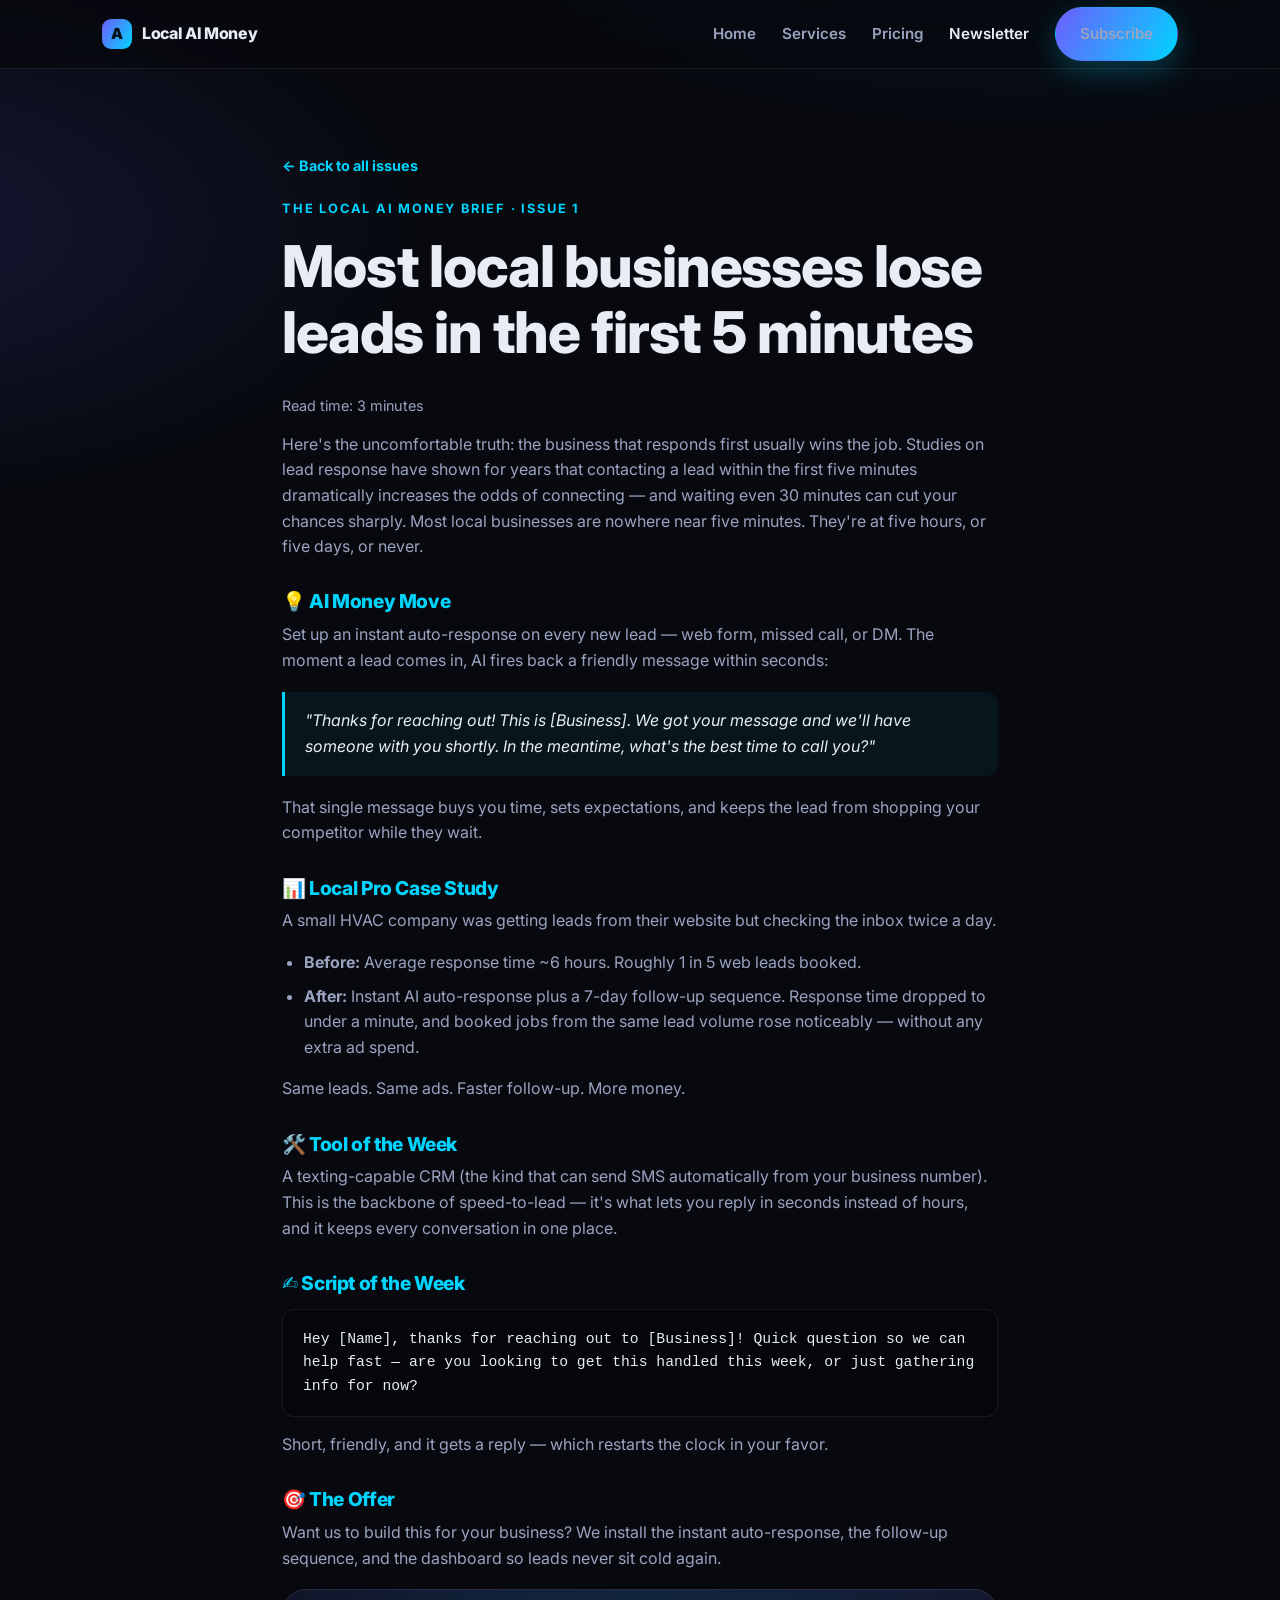
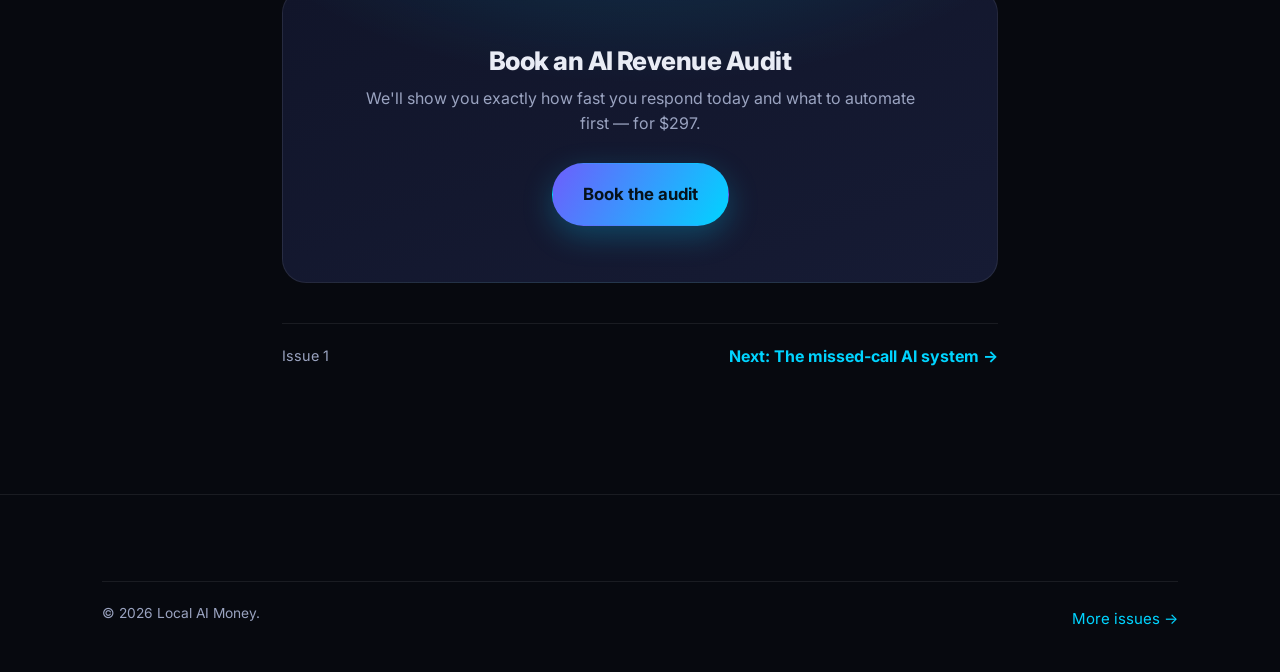
==== issue-1.html @ 8989bd46 "Add files via upload" ====
<!DOCTYPE html>
<html lang="en">
<head>
  <meta charset="UTF-8" />
  <meta name="viewport" content="width=device-width, initial-scale=1.0" />
  <title>Issue 1 — Most local businesses lose leads in the first 5 minutes</title>
  <meta name="description" content="Why speed-to-lead is the cheapest sales upgrade you can make — and how to automate it. The Local AI Money Brief, Issue 1." />
  <link rel="preconnect" href="https://fonts.googleapis.com" />
  <link rel="preconnect" href="https://fonts.gstatic.com" crossorigin />
  <link href="https://fonts.googleapis.com/css2?family=Inter:wght@400;600;700;800;900&display=swap" rel="stylesheet" />
  <link rel="stylesheet" href="styles.css" />
  <link rel="icon" href="data:image/svg+xml,<svg xmlns='http://www.w3.org/2000/svg' viewBox='0 0 100 100'><rect width='100' height='100' rx='22' fill='%236d5efc'/><text x='50' y='68' font-size='58' text-anchor='middle' fill='%2306121a' font-family='Arial' font-weight='bold'>A</text></svg>" />
</head>
<body>

  <header class="nav">
    <div class="container nav__inner">
      <a class="brand" href="index.html"><span class="brand__mark">A</span><span>Local AI Money</span></a>
      <nav class="nav__links" id="navlinks">
        <a href="index.html">Home</a>
        <a href="services.html">Services</a>
        <a href="pricing.html">Pricing</a>
        <a href="newsletter.html" class="active">Newsletter</a>
        <a class="btn btn--primary" href="newsletter.html#subscribe">Subscribe</a>
      </nav>
      <button class="nav__toggle" aria-label="Menu" aria-expanded="false">&#9776;</button>
    </div>
  </header>

  <article class="section">
    <div class="container article">
      <a href="newsletter.html" style="color:var(--brand-2);font-weight:700;font-size:.9rem;">← Back to all issues</a>
      <span class="eyebrow" style="display:block;margin-top:20px;">The Local AI Money Brief · Issue 1</span>
      <h1>Most local businesses lose leads in the first 5 minutes</h1>
      <p class="kicker">Read time: 3 minutes</p>

      <p>Here's the uncomfortable truth: the business that responds first usually wins the job. Studies on lead response have shown for years that contacting a lead within the first five minutes dramatically increases the odds of connecting — and waiting even 30 minutes can cut your chances sharply. Most local businesses are nowhere near five minutes. They're at five hours, or five days, or never.</p>

      <h3>💡 AI Money Move</h3>
      <p>Set up an instant auto-response on every new lead — web form, missed call, or DM. The moment a lead comes in, AI fires back a friendly message within seconds:</p>
      <blockquote>"Thanks for reaching out! This is [Business]. We got your message and we'll have someone with you shortly. In the meantime, what's the best time to call you?"</blockquote>
      <p>That single message buys you time, sets expectations, and keeps the lead from shopping your competitor while they wait.</p>

      <h3>📊 Local Pro Case Study</h3>
      <p>A small HVAC company was getting leads from their website but checking the inbox twice a day.</p>
      <ul>
        <li><strong>Before:</strong> Average response time ~6 hours. Roughly 1 in 5 web leads booked.</li>
        <li><strong>After:</strong> Instant AI auto-response plus a 7-day follow-up sequence. Response time dropped to under a minute, and booked jobs from the same lead volume rose noticeably — without any extra ad spend.</li>
      </ul>
      <p>Same leads. Same ads. Faster follow-up. More money.</p>

      <h3>🛠️ Tool of the Week</h3>
      <p>A texting-capable CRM (the kind that can send SMS automatically from your business number). This is the backbone of speed-to-lead — it's what lets you reply in seconds instead of hours, and it keeps every conversation in one place.</p>

      <h3>✍️ Script of the Week</h3>
      <div class="script-box">Hey [Name], thanks for reaching out to [Business]! Quick question so we can help fast — are you looking to get this handled this week, or just gathering info for now?</div>
      <p>Short, friendly, and it gets a reply — which restarts the clock in your favor.</p>

      <h3>🎯 The Offer</h3>
      <p>Want us to build this for your business? We install the instant auto-response, the follow-up sequence, and the dashboard so leads never sit cold again.</p>
      <div class="cta-band reveal" style="margin-top:18px;">
        <h2 style="font-size:1.6rem;">Book an AI Revenue Audit</h2>
        <p>We'll show you exactly how fast you respond today and what to automate first — for $297.</p>
        <div class="hero__cta">
          <a class="btn btn--primary btn--lg" href="mailto:600589mbm@gmail.com?subject=AI%20Revenue%20Audit%20(from%20Issue%201)">Book the audit</a>
        </div>
      </div>

      <div style="display:flex;justify-content:space-between;margin-top:40px;border-top:1px solid var(--line);padding-top:20px;">
        <span class="kicker">Issue 1</span>
        <a href="issue-2.html" style="color:var(--brand-2);font-weight:700;">Next: The missed-call AI system →</a>
      </div>
    </div>
  </article>

  <footer class="footer">
    <div class="container">
      <div class="footer__bottom">
        <span>&copy; <span data-year>2026</span> Local AI Money.</span>
        <a href="newsletter.html" style="color:var(--brand-2);">More issues →</a>
      </div>
    </div>
  </footer>

  <script src="script.js"></script>
</body>
</html>
---- styles.css ----
/* ===========================================================
   Local AI Money — shared styles
   Bold & modern: dark base, electric gradients
   =========================================================== */

:root {
  --bg: #07090f;
  --bg-2: #0c1020;
  --panel: #11152a;
  --panel-2: #161b34;
  --text: #e9ecf5;
  --muted: #9aa3c0;
  --line: rgba(255, 255, 255, 0.08);
  --brand: #6d5efc;
  --brand-2: #00d4ff;
  --accent: #19e08a;
  --warn: #ffb020;
  --grad: linear-gradient(120deg, #6d5efc 0%, #00d4ff 100%);
  --grad-soft: linear-gradient(120deg, rgba(109,94,252,0.18), rgba(0,212,255,0.18));
  --radius: 16px;
  --shadow: 0 20px 60px rgba(0, 0, 0, 0.45);
  --maxw: 1120px;
  --font: "Inter", system-ui, -apple-system, "Segoe UI", Roboto, Helvetica, Arial, sans-serif;
}

* { box-sizing: border-box; }

html { scroll-behavior: smooth; }

body {
  margin: 0;
  font-family: var(--font);
  background:
    radial-gradient(1200px 600px at 80% -10%, rgba(0,212,255,0.10), transparent 60%),
    radial-gradient(1000px 500px at -10% 10%, rgba(109,94,252,0.16), transparent 55%),
    var(--bg);
  color: var(--text);
  line-height: 1.6;
  -webkit-font-smoothing: antialiased;
}

a { color: inherit; text-decoration: none; }
img { max-width: 100%; display: block; }

.container {
  width: 100%;
  max-width: var(--maxw);
  margin: 0 auto;
  padding: 0 22px;
}

.section { padding: 84px 0; }
.section--tight { padding: 56px 0; }

h1, h2, h3 { line-height: 1.15; margin: 0 0 .5em; font-weight: 800; letter-spacing: -0.02em; }
h1 { font-size: clamp(2.2rem, 5vw, 3.6rem); }
h2 { font-size: clamp(1.7rem, 3.4vw, 2.6rem); }
h3 { font-size: 1.2rem; }
p { margin: 0 0 1em; color: var(--muted); }

.gradient-text {
  background: var(--grad);
  -webkit-background-clip: text;
  background-clip: text;
  color: transparent;
}

.eyebrow {
  display: inline-block;
  font-size: .8rem;
  font-weight: 700;
  letter-spacing: .14em;
  text-transform: uppercase;
  color: var(--brand-2);
  margin-bottom: 14px;
}

.lead { font-size: 1.15rem; color: var(--muted); max-width: 620px; }

/* ---------- Buttons ---------- */
.btn {
  display: inline-flex;
  align-items: center;
  gap: 8px;
  padding: 14px 24px;
  border-radius: 999px;
  font-weight: 700;
  font-size: .98rem;
  border: 1px solid transparent;
  cursor: pointer;
  transition: transform .15s ease, box-shadow .15s ease, background .15s ease;
  white-space: nowrap;
}
.btn--primary {
  background: var(--grad);
  color: #06121a;
  box-shadow: 0 10px 30px rgba(0, 212, 255, 0.25);
}
.btn--primary:hover { transform: translateY(-2px); box-shadow: 0 16px 40px rgba(0,212,255,0.35); }
.btn--ghost {
  background: rgba(255,255,255,0.03);
  border-color: var(--line);
  color: var(--text);
}
.btn--ghost:hover { border-color: var(--brand-2); transform: translateY(-2px); }
.btn--lg { padding: 17px 30px; font-size: 1.05rem; }

/* ---------- Nav ---------- */
.nav {
  position: sticky;
  top: 0;
  z-index: 50;
  backdrop-filter: blur(14px);
  background: rgba(7, 9, 15, 0.72);
  border-bottom: 1px solid var(--line);
}
.nav__inner {
  display: flex;
  align-items: center;
  justify-content: space-between;
  height: 68px;
}
.brand { display: flex; align-items: center; gap: 10px; font-weight: 800; letter-spacing: -.02em; }
.brand__mark {
  width: 30px; height: 30px; border-radius: 9px;
  background: var(--grad);
  display: grid; place-items: center;
  color: #06121a; font-weight: 900; font-size: .95rem;
}
.nav__links { display: flex; align-items: center; gap: 26px; }
.nav__links a { color: var(--muted); font-weight: 600; font-size: .95rem; }
.nav__links a:hover, .nav__links a.active { color: var(--text); }
.nav__toggle { display: none; background: none; border: 0; color: var(--text); font-size: 1.5rem; cursor: pointer; }

/* ---------- Hero ---------- */
.hero { padding: 86px 0 64px; }
.hero__grid {
  display: grid;
  grid-template-columns: 1.1fr .9fr;
  gap: 48px;
  align-items: center;
}
.badge-row { display: flex; flex-wrap: wrap; gap: 10px; margin: 22px 0 28px; }
.badge {
  font-size: .82rem; font-weight: 600; color: var(--text);
  padding: 7px 13px; border-radius: 999px;
  background: var(--grad-soft); border: 1px solid var(--line);
}
.hero__cta { display: flex; flex-wrap: wrap; gap: 14px; margin-top: 8px; }
.hero__note { margin-top: 16px; font-size: .9rem; color: var(--muted); }

/* glowing dashboard card */
.glasscard {
  background: linear-gradient(160deg, var(--panel), var(--panel-2));
  border: 1px solid var(--line);
  border-radius: 20px;
  padding: 22px;
  box-shadow: var(--shadow);
}
.stat-line { display: flex; align-items: center; justify-content: space-between; padding: 13px 0; border-bottom: 1px dashed var(--line); }
.stat-line:last-child { border-bottom: 0; }
.stat-line small { color: var(--muted); }
.pill { font-size: .78rem; font-weight: 700; padding: 4px 10px; border-radius: 999px; }
.pill--good { background: rgba(25,224,138,.15); color: var(--accent); }
.pill--bad { background: rgba(255,80,80,.15); color: #ff7a7a; }

/* ---------- Generic cards / grid ---------- */
.grid { display: grid; gap: 20px; }
.grid-2 { grid-template-columns: repeat(2, 1fr); }
.grid-3 { grid-template-columns: repeat(3, 1fr); }
.grid-4 { grid-template-columns: repeat(4, 1fr); }

.card {
  background: linear-gradient(160deg, var(--panel), var(--panel-2));
  border: 1px solid var(--line);
  border-radius: var(--radius);
  padding: 26px;
  transition: transform .18s ease, border-color .18s ease;
}
.card:hover { transform: translateY(-4px); border-color: rgba(0,212,255,.4); }
.card .ico {
  width: 46px; height: 46px; border-radius: 12px;
  display: grid; place-items: center; font-size: 1.4rem;
  background: var(--grad-soft); border: 1px solid var(--line);
  margin-bottom: 16px;
}
.card h3 { margin-bottom: .35em; }
.card p { margin: 0; font-size: .96rem; }

.section-head { max-width: 720px; margin: 0 auto 48px; text-align: center; }
.section-head p { margin: 0 auto; }

/* ---------- Table ---------- */
.table-wrap { overflow-x: auto; border: 1px solid var(--line); border-radius: var(--radius); }
table.svc { width: 100%; border-collapse: collapse; min-width: 640px; }
table.svc th, table.svc td { text-align: left; padding: 16px 20px; border-bottom: 1px solid var(--line); }
table.svc thead th { background: var(--panel-2); color: var(--text); font-size: .8rem; letter-spacing: .08em; text-transform: uppercase; }
table.svc tbody tr:hover { background: rgba(255,255,255,0.02); }
table.svc td:first-child { font-weight: 700; color: var(--text); }
table.svc td { color: var(--muted); font-size: .95rem; }

/* ---------- Pricing ---------- */
.price-grid { display: grid; grid-template-columns: repeat(3, 1fr); gap: 22px; align-items: stretch; }
.price {
  position: relative;
  background: linear-gradient(160deg, var(--panel), var(--panel-2));
  border: 1px solid var(--line);
  border-radius: 20px;
  padding: 30px;
  display: flex; flex-direction: column;
}
.price--feature { border-color: rgba(0,212,255,.55); box-shadow: 0 20px 60px rgba(0,212,255,.12); }
.price__tag {
  position: absolute; top: -13px; left: 30px;
  background: var(--grad); color: #06121a; font-weight: 800;
  font-size: .72rem; letter-spacing: .08em; text-transform: uppercase;
  padding: 6px 12px; border-radius: 999px;
}
.price h3 { font-size: 1.25rem; }
.price .amount { font-size: 2.2rem; font-weight: 800; color: var(--text); margin: 6px 0 2px; }
.price .amount span { font-size: 1rem; color: var(--muted); font-weight: 600; }
.price ul { list-style: none; padding: 0; margin: 18px 0 26px; display: grid; gap: 11px; }
.price li { position: relative; padding-left: 28px; color: var(--muted); font-size: .95rem; }
.price li::before {
  content: "✓"; position: absolute; left: 0; top: 0;
  width: 18px; height: 18px; border-radius: 50%;
  background: rgba(25,224,138,.15); color: var(--accent);
  display: grid; place-items: center; font-size: .7rem; font-weight: 800;
}
.price .btn { margin-top: auto; justify-content: center; }

/* ---------- Newsletter ---------- */
.signup {
  background: linear-gradient(160deg, var(--panel), var(--panel-2));
  border: 1px solid var(--line);
  border-radius: 20px;
  padding: 34px;
}
.signup form { display: flex; gap: 12px; flex-wrap: wrap; margin-top: 18px; }
.signup input[type=email] {
  flex: 1; min-width: 240px;
  padding: 15px 18px; border-radius: 999px;
  border: 1px solid var(--line);
  background: rgba(0,0,0,.25); color: var(--text); font-size: 1rem;
}
.signup input[type=email]::placeholder { color: var(--muted); }
.signup .form-note { font-size: .85rem; margin-top: 12px; }

.issue-list { display: grid; gap: 18px; }
.issue {
  display: grid; grid-template-columns: auto 1fr auto; gap: 18px; align-items: center;
  background: linear-gradient(160deg, var(--panel), var(--panel-2));
  border: 1px solid var(--line); border-radius: var(--radius);
  padding: 22px 24px; transition: border-color .18s ease, transform .18s ease;
}
.issue:hover { border-color: rgba(0,212,255,.4); transform: translateY(-3px); }
.issue__num {
  width: 48px; height: 48px; border-radius: 12px; display: grid; place-items: center;
  font-weight: 800; background: var(--grad-soft); border: 1px solid var(--line); color: var(--text);
}
.issue__meta { font-size: .82rem; color: var(--brand-2); font-weight: 700; letter-spacing: .04em; text-transform: uppercase; }
.issue h3 { margin: 4px 0 6px; }
.issue p { margin: 0; font-size: .93rem; }

/* article (issue) */
.article { max-width: 760px; margin: 0 auto; }
.article h2 { margin-top: 1.4em; }
.article h3 { color: var(--brand-2); margin-top: 1.6em; }
.article blockquote {
  margin: 1.2em 0; padding: 16px 20px;
  border-left: 3px solid var(--brand-2);
  background: rgba(0,212,255,.06); border-radius: 0 12px 12px 0;
  color: var(--text); font-style: italic;
}
.article ul { color: var(--muted); padding-left: 22px; }
.article li { margin-bottom: 8px; }
.article .script-box {
  background: rgba(0,0,0,.3); border: 1px solid var(--line); border-radius: 12px;
  padding: 18px 20px; color: var(--text); font-family: ui-monospace, "SF Mono", Menlo, monospace;
  font-size: .92rem; margin: 1em 0;
}
.kicker { color: var(--muted); font-size: .9rem; }

/* ---------- CTA band ---------- */
.cta-band {
  background:
    radial-gradient(600px 300px at 50% -40%, rgba(0,212,255,.18), transparent 70%),
    linear-gradient(160deg, var(--panel), var(--panel-2));
  border: 1px solid var(--line);
  border-radius: 24px;
  padding: 56px 40px;
  text-align: center;
}
.cta-band h2 { max-width: 720px; margin: 0 auto .4em; }
.cta-band p { max-width: 560px; margin: 0 auto 26px; }
.cta-band .hero__cta { justify-content: center; }

/* ---------- Steps ---------- */
.steps { counter-reset: step; display: grid; gap: 18px; }
.step { display: grid; grid-template-columns: auto 1fr; gap: 18px; align-items: start; }
.step__num {
  counter-increment: step;
  width: 40px; height: 40px; border-radius: 50%;
  background: var(--grad); color: #06121a; font-weight: 800;
  display: grid; place-items: center;
}
.step__num::before { content: counter(step); }
.step h3 { margin: 6px 0 4px; }
.step p { margin: 0; }

/* ---------- Footer ---------- */
.footer { border-top: 1px solid var(--line); padding: 50px 0 36px; margin-top: 40px; }
.footer__grid { display: grid; grid-template-columns: 1.4fr 1fr 1fr; gap: 30px; }
.footer h4 { font-size: .85rem; text-transform: uppercase; letter-spacing: .1em; color: var(--muted); margin: 0 0 14px; }
.footer a { color: var(--muted); display: block; padding: 5px 0; font-size: .94rem; }
.footer a:hover { color: var(--text); }
.footer__bottom { margin-top: 36px; padding-top: 20px; border-top: 1px solid var(--line); display: flex; justify-content: space-between; flex-wrap: wrap; gap: 12px; color: var(--muted); font-size: .86rem; }

/* ---------- Reveal animation ---------- */
.reveal { opacity: 0; transform: translateY(18px); transition: opacity .6s ease, transform .6s ease; }
.reveal.in { opacity: 1; transform: none; }

/* ---------- Responsive ---------- */
@media (max-width: 900px) {
  .hero__grid { grid-template-columns: 1fr; }
  .grid-3, .grid-4 { grid-template-columns: repeat(2, 1fr); }
  .price-grid { grid-template-columns: 1fr; }
  .footer__grid { grid-template-columns: 1fr 1fr; }
  .nav__links {
    position: absolute; top: 68px; left: 0; right: 0;
    flex-direction: column; gap: 0; align-items: stretch;
    background: var(--bg-2); border-bottom: 1px solid var(--line);
    max-height: 0; overflow: hidden; transition: max-height .3s ease;
  }
  .nav__links.open { max-height: 360px; }
  .nav__links a { padding: 15px 22px; border-top: 1px solid var(--line); }
  .nav__links .btn { margin: 14px 22px; }
  .nav__toggle { display: block; }
}
@media (max-width: 560px) {
  .grid-3, .grid-4, .grid-2 { grid-template-columns: 1fr; }
  .footer__grid { grid-template-columns: 1fr; }
  .issue { grid-template-columns: auto 1fr; }
  .issue .btn { grid-column: 1 / -1; justify-content: center; }
}
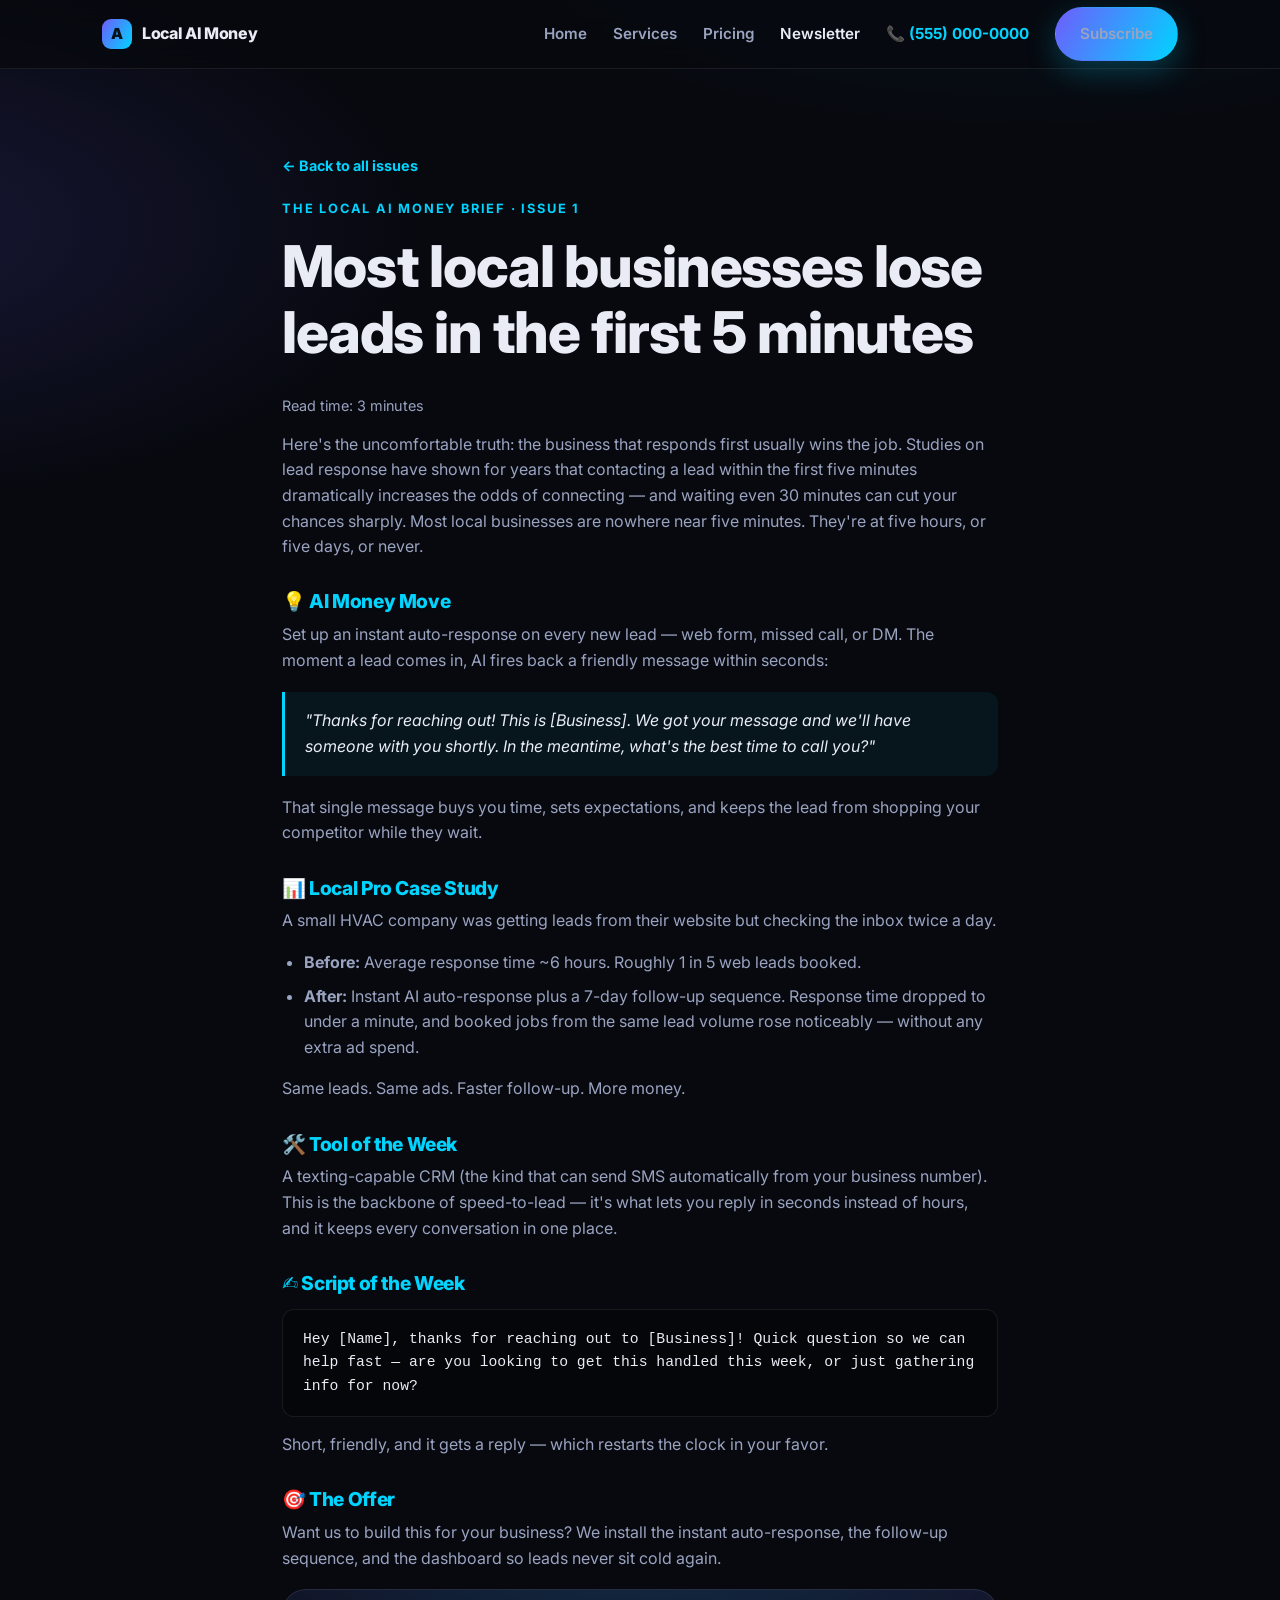
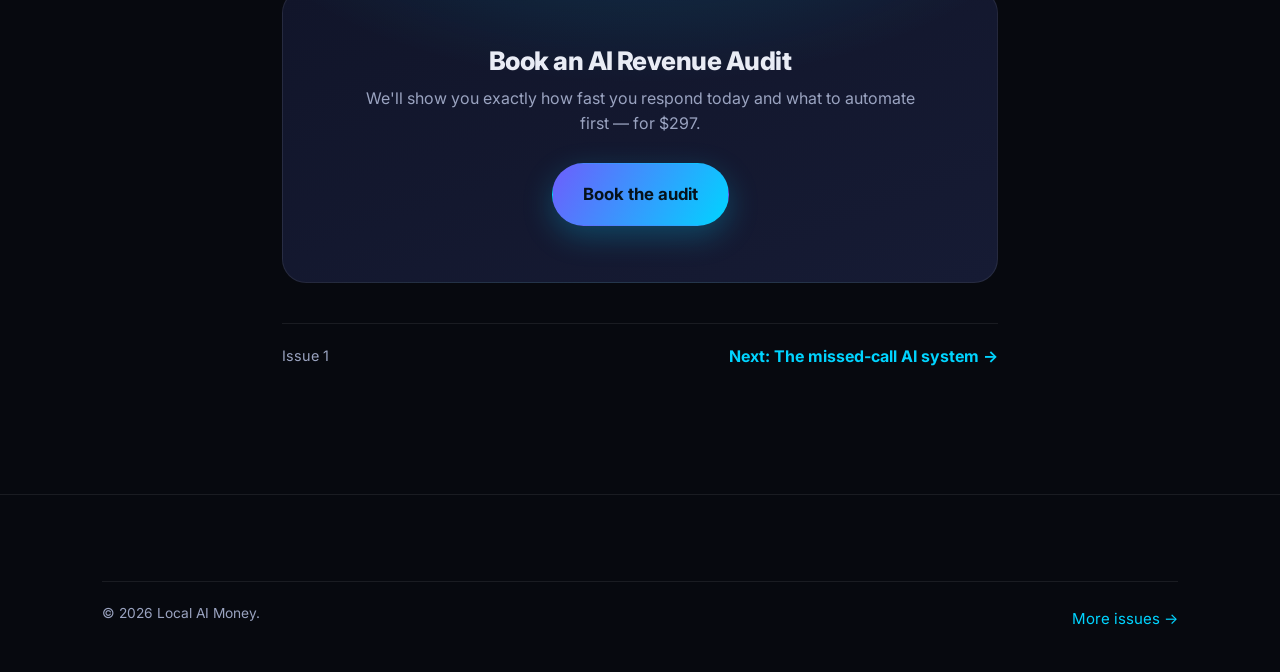
==== commit 8d03c568: "Add files via upload" ====
--- a/issue-1.html
+++ b/issue-1.html
@@ -21,6 +21,7 @@
         <a href="services.html">Services</a>
         <a href="pricing.html">Pricing</a>
         <a href="newsletter.html" class="active">Newsletter</a>
+        <a class="nav__call" href="tel:+15550000000">📞 (555) 000-0000</a>
         <a class="btn btn--primary" href="newsletter.html#subscribe">Subscribe</a>
       </nav>
       <button class="nav__toggle" aria-label="Menu" aria-expanded="false">&#9776;</button>
@@ -62,7 +63,7 @@
         <h2 style="font-size:1.6rem;">Book an AI Revenue Audit</h2>
         <p>We'll show you exactly how fast you respond today and what to automate first — for $297.</p>
         <div class="hero__cta">
-          <a class="btn btn--primary btn--lg" href="mailto:600589mbm@gmail.com?subject=AI%20Revenue%20Audit%20(from%20Issue%201)">Book the audit</a>
+          <a class="btn btn--primary btn--lg" href="https://YOUR-BOOKING-LINK">Book the audit</a>
         </div>
       </div>
 
--- a/styles.css
+++ b/styles.css
@@ -130,6 +130,8 @@
 .nav__links { display: flex; align-items: center; gap: 26px; }
 .nav__links a { color: var(--muted); font-weight: 600; font-size: .95rem; }
 .nav__links a:hover, .nav__links a.active { color: var(--text); }
+.nav__call { font-weight: 700 !important; color: var(--brand-2) !important; white-space: nowrap; }
+.nav__call:hover { color: var(--text) !important; }
 .nav__toggle { display: none; background: none; border: 0; color: var(--text); font-size: 1.5rem; cursor: pointer; }
 
 /* ---------- Hero ---------- */
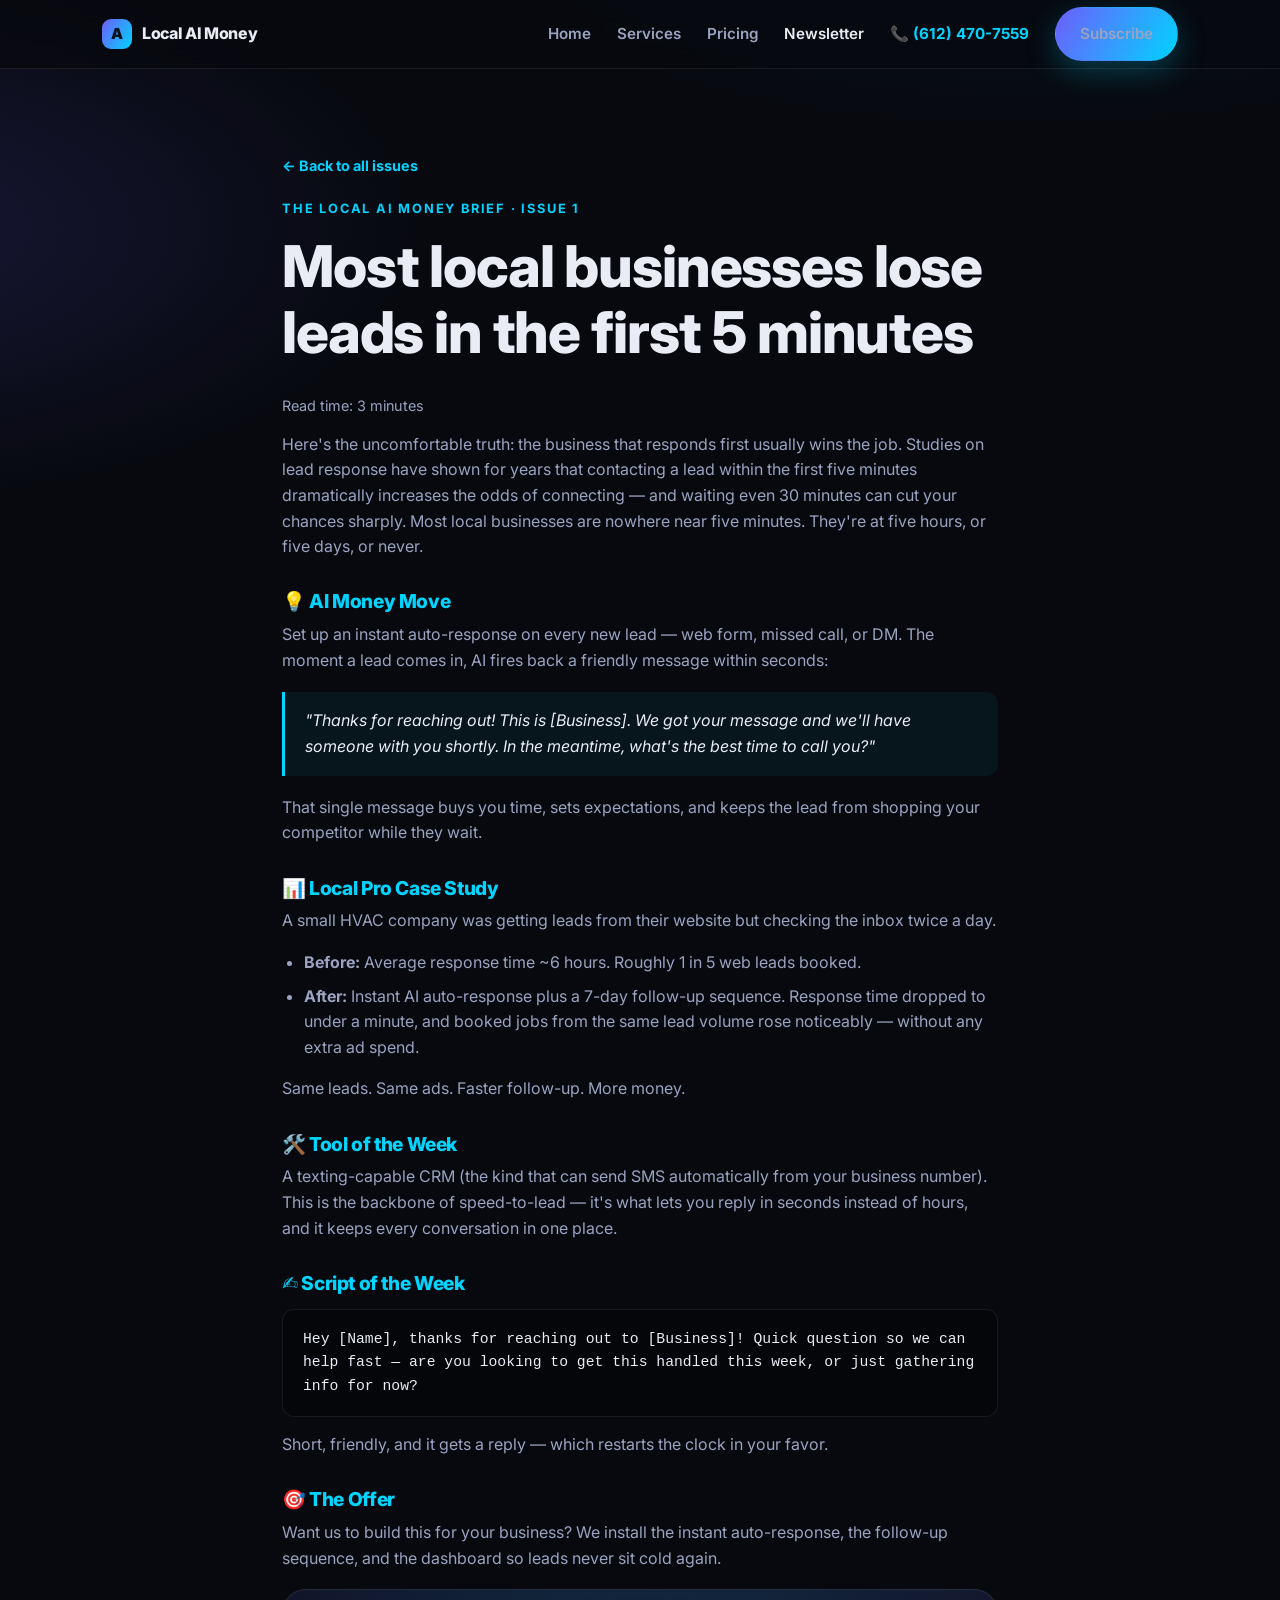
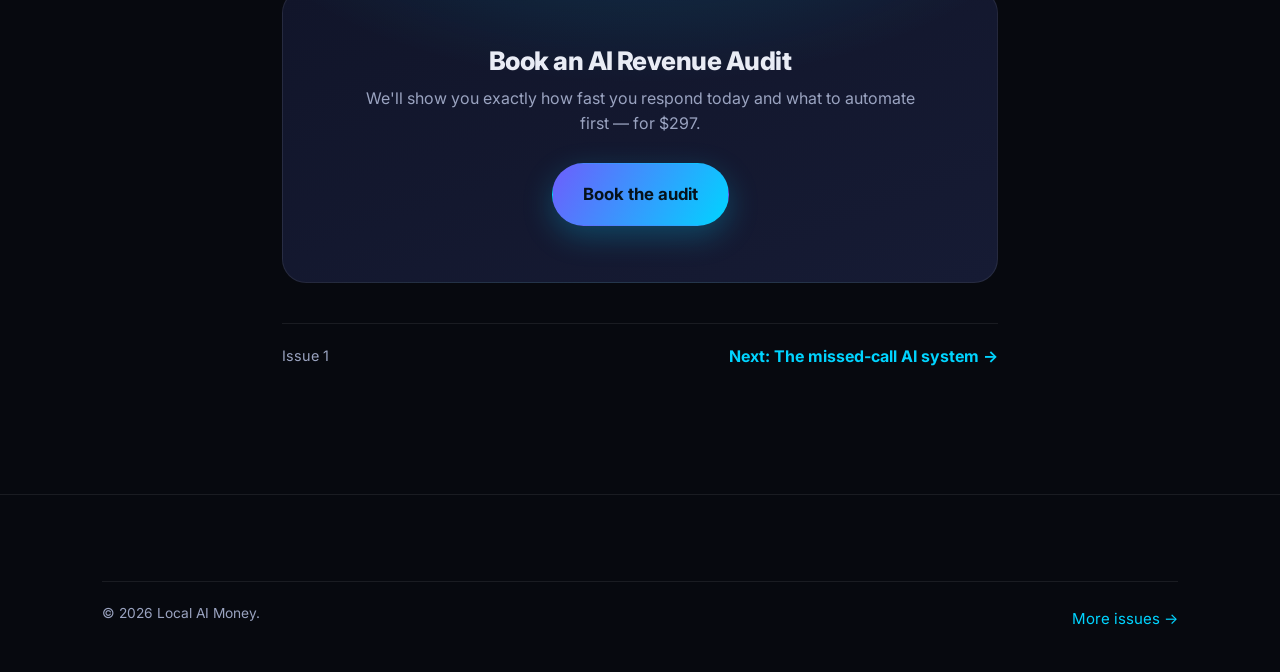
==== commit 484f8bdf: "Add files via upload" ====
--- a/issue-1.html
+++ b/issue-1.html
@@ -21,7 +21,7 @@
         <a href="services.html">Services</a>
         <a href="pricing.html">Pricing</a>
         <a href="newsletter.html" class="active">Newsletter</a>
-        <a class="nav__call" href="tel:+15550000000">📞 (555) 000-0000</a>
+        <a class="nav__call" href="tel:+16124707559">📞 (612) 470-7559</a>
         <a class="btn btn--primary" href="newsletter.html#subscribe">Subscribe</a>
       </nav>
       <button class="nav__toggle" aria-label="Menu" aria-expanded="false">&#9776;</button>
